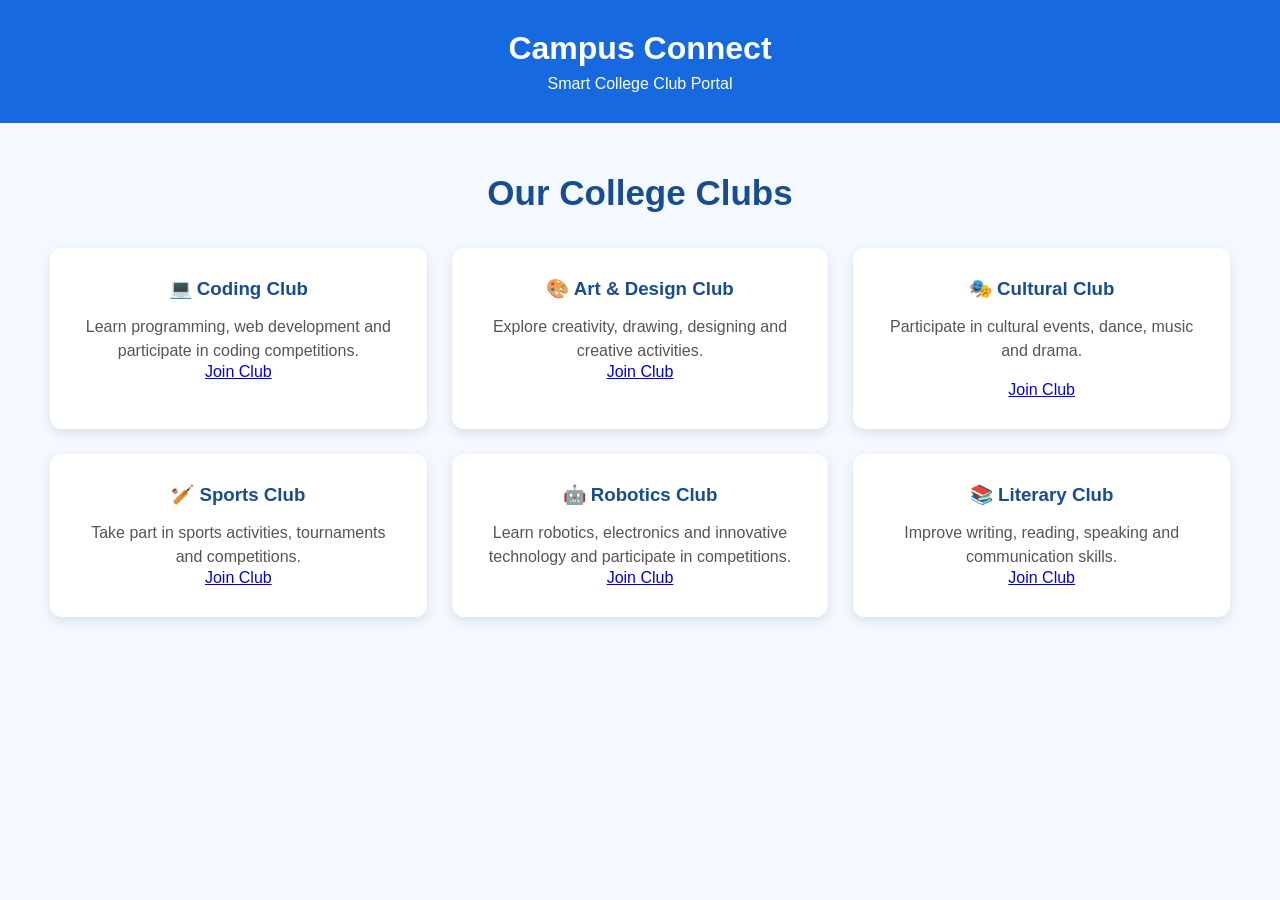
==== clubs.html @ f460e8aa "Add files via upload" ====
<!DOCTYPE html>
<html lang="en">
<head>
    <meta charset="UTF-8">
    <meta name="viewport" content="width=device-width, initial-scale=1.0">

    <title>Clubs - Campus Connect</title>

    <link rel="stylesheet" href="clubs.css">
</head>

<body>

    <header>
        <h1>Campus Connect</h1>
        <p>Smart College Club Portal</p>
    </header>

    <section class="clubs">
        <h2>Our College Clubs</h2>

        <div class="club-container">

            <div class="club-card">
                <h3>💻 Coding Club</h3>
                <p>
                    Learn programming, web development and
                    participate in coding competitions.
                </p>
                 <a href="join-club.html" class="join-btn">Join Club</a>
            </div>

            <div class="club-card">
                <h3>🎨 Art & Design Club</h3>
                <p>
                    Explore creativity, drawing, designing
                    and creative activities.<br>
                </p>
                 <a href="join-club.html" class="join-btn">Join Club</a>
            </div>

            <div class="club-card">
                <h3>🎭 Cultural Club</h3>
                <p>
                    Participate in cultural events,
                    dance, music and drama.
                </p><br>
                <a href="join-club.html" class="join-btn">Join Club</a>
            </div>

            <div class="club-card">
                <h3>🏏 Sports Club</h3>
                <p>
                    Take part in sports activities,
                    tournaments and competitions.
                    <br>
                </p>
                <a href="join-club.html" class="join-btn">Join Club</a>
            </div>

            <div class="club-card">
                <h3>🤖 Robotics Club</h3>
                <p>
                    Learn robotics, electronics and
                    innovative technology  and participate in competitions.
                    <br>
                </p>
                <a href="join-club.html" class="join-btn">Join Club</a>
            </div>

            <div class="club-card">
                <h3>📚 Literary Club</h3>
                <p>
                    Improve writing, reading, speaking
                    and communication skills.
                    <br>
                </p>
                <a href="join-club.html" class="join-btn">Join Club</a>
            </div>

        </div>
    </section>

</body>
</html>
---- clubs.css ----
* {
    margin: 0;
    padding: 0;
    box-sizing: border-box;
}

body {
    font-family: Arial, sans-serif;
    background-color: #f4f8ff;
}

header {
    text-align: center;
    padding: 30px;
    background-color: #1769e0;
    color: white;
}

header h1 {
    font-size: 32px;
}

header p {
    margin-top: 8px;
}

.clubs {
    padding: 50px;
    text-align: center;
}

.clubs h2 {
    font-size: 35px;
    color: #174d91;
    margin-bottom: 35px;
}

.club-container {
    display: grid;
    grid-template-columns: repeat(3, 1fr);
    gap: 25px;
}

.club-card {
    background-color: white;
    padding: 30px;
    border-radius: 12px;
    box-shadow: 0 4px 12px rgba(0, 0, 0, 0.1);
}

.club-card h3 {
    color: #174d91;
    margin-bottom: 15px;
}

.club-card p {
    color: #555;
    line-height: 1.5;
}

.club-card button {
    margin-top: 20px;
    padding: 10px 20px;
    border: none;
    border-radius: 20px;
    background-color: #1769e0;
    color: white;
    cursor: pointer;
}
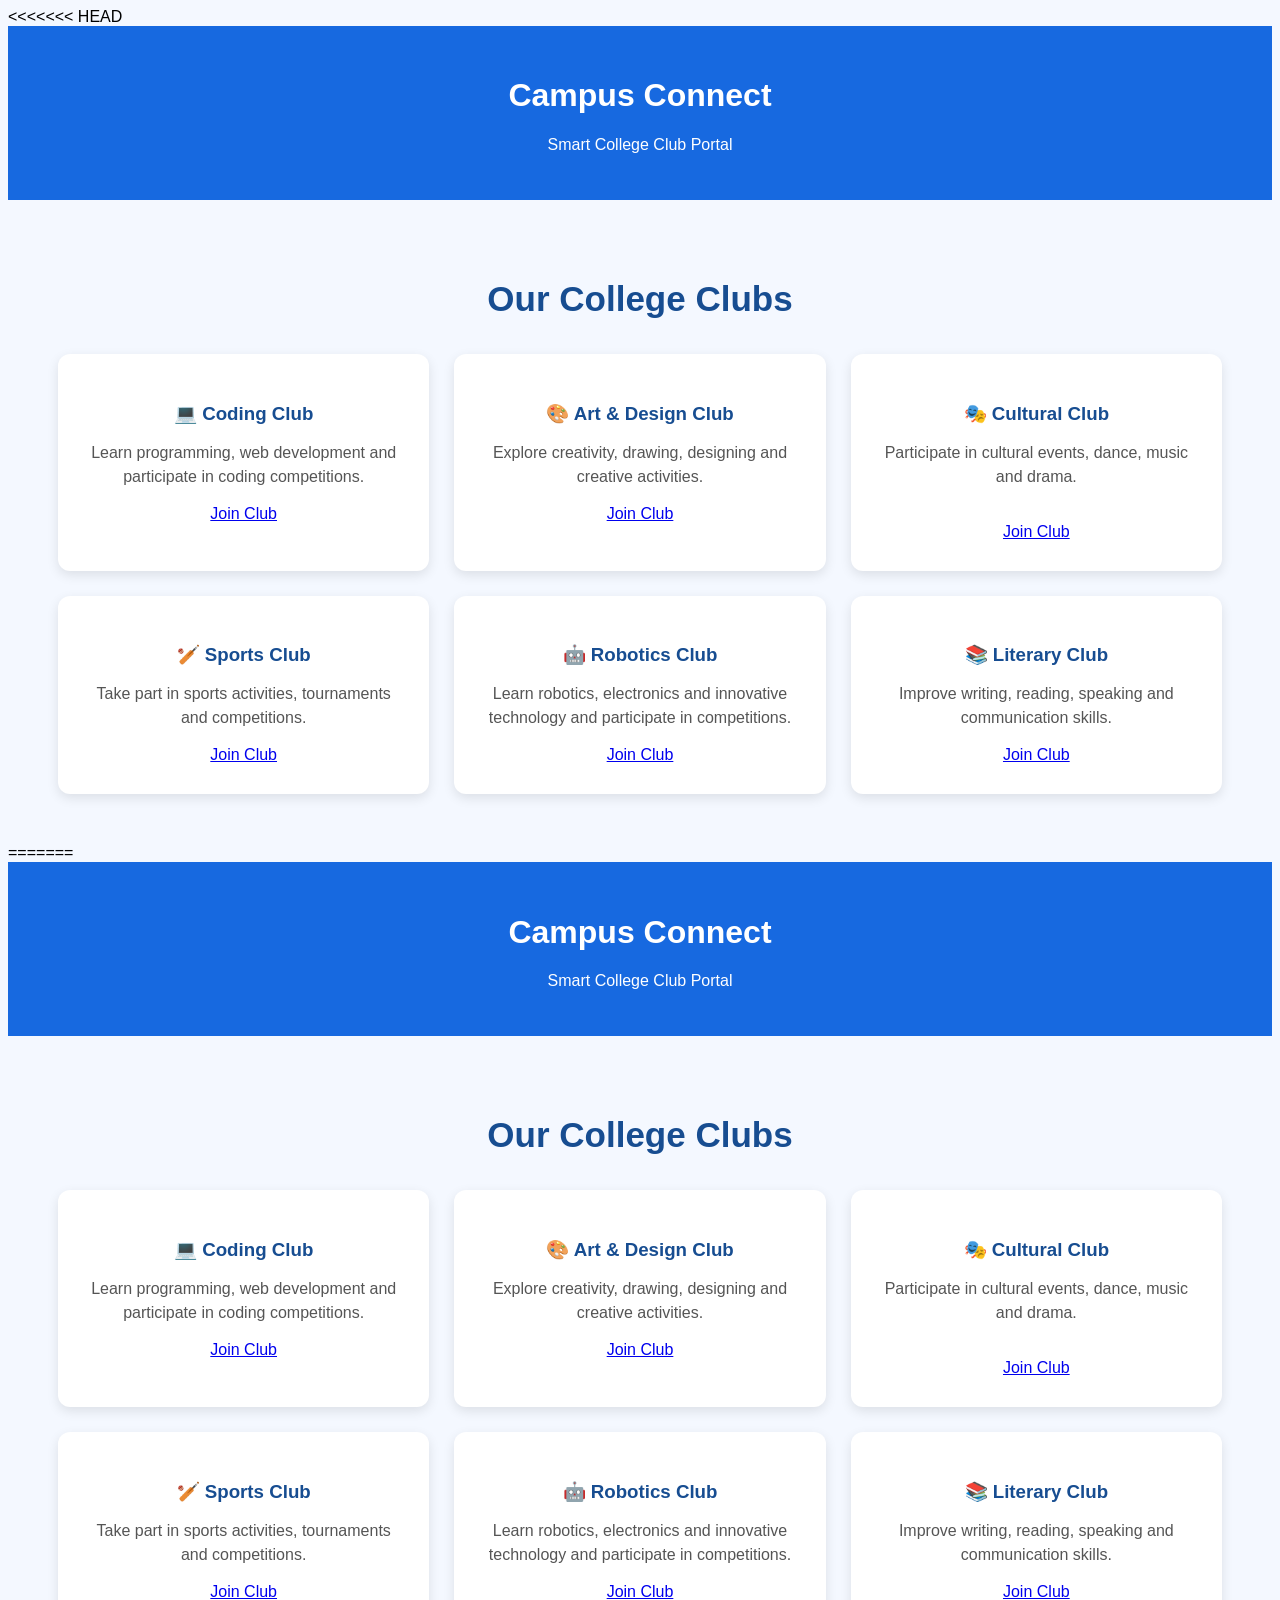
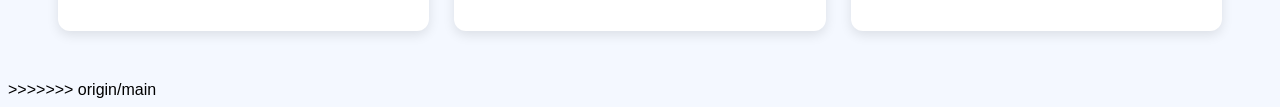
==== commit e59ef1d1: "Resolve merge conflicts" ====
--- a/clubs.html
+++ b/clubs.html
@@ -1,85 +1,172 @@
-<!DOCTYPE html>
-<html lang="en">
-<head>
-    <meta charset="UTF-8">
-    <meta name="viewport" content="width=device-width, initial-scale=1.0">
-
-    <title>Clubs - Campus Connect</title>
-
-    <link rel="stylesheet" href="clubs.css">
-</head>
-
-<body>
-
-    <header>
-        <h1>Campus Connect</h1>
-        <p>Smart College Club Portal</p>
-    </header>
-
-    <section class="clubs">
-        <h2>Our College Clubs</h2>
-
-        <div class="club-container">
-
-            <div class="club-card">
-                <h3>💻 Coding Club</h3>
-                <p>
-                    Learn programming, web development and
-                    participate in coding competitions.
-                </p>
-                 <a href="join-club.html" class="join-btn">Join Club</a>
-            </div>
-
-            <div class="club-card">
-                <h3>🎨 Art & Design Club</h3>
-                <p>
-                    Explore creativity, drawing, designing
-                    and creative activities.<br>
-                </p>
-                 <a href="join-club.html" class="join-btn">Join Club</a>
-            </div>
-
-            <div class="club-card">
-                <h3>🎭 Cultural Club</h3>
-                <p>
-                    Participate in cultural events,
-                    dance, music and drama.
-                </p><br>
-                <a href="join-club.html" class="join-btn">Join Club</a>
-            </div>
-
-            <div class="club-card">
-                <h3>🏏 Sports Club</h3>
-                <p>
-                    Take part in sports activities,
-                    tournaments and competitions.
-                    <br>
-                </p>
-                <a href="join-club.html" class="join-btn">Join Club</a>
-            </div>
-
-            <div class="club-card">
-                <h3>🤖 Robotics Club</h3>
-                <p>
-                    Learn robotics, electronics and
-                    innovative technology  and participate in competitions.
-                    <br>
-                </p>
-                <a href="join-club.html" class="join-btn">Join Club</a>
-            </div>
-
-            <div class="club-card">
-                <h3>📚 Literary Club</h3>
-                <p>
-                    Improve writing, reading, speaking
-                    and communication skills.
-                    <br>
-                </p>
-                <a href="join-club.html" class="join-btn">Join Club</a>
-            </div>
-
-        </div>
-    </section>
-
-</body>
+<<<<<<< HEAD
+<!DOCTYPE html>
+<html lang="en">
+<head>
+    <meta charset="UTF-8">
+    <meta name="viewport" content="width=device-width, initial-scale=1.0">
+
+    <title>Clubs - Campus Connect</title>
+
+    <link rel="stylesheet" href="clubs.css">
+</head>
+
+<body>
+
+    <header>
+        <h1>Campus Connect</h1>
+        <p>Smart College Club Portal</p>
+    </header>
+
+    <section class="clubs">
+        <h2>Our College Clubs</h2>
+
+        <div class="club-container">
+
+            <div class="club-card">
+                <h3>💻 Coding Club</h3>
+                <p>
+                    Learn programming, web development and
+                    participate in coding competitions.
+                </p>
+                 <a href="join-club.html" class="join-btn">Join Club</a>
+            </div>
+
+            <div class="club-card">
+                <h3>🎨 Art & Design Club</h3>
+                <p>
+                    Explore creativity, drawing, designing
+                    and creative activities.<br>
+                </p>
+                 <a href="join-club.html" class="join-btn">Join Club</a>
+            </div>
+
+            <div class="club-card">
+                <h3>🎭 Cultural Club</h3>
+                <p>
+                    Participate in cultural events,
+                    dance, music and drama.
+                </p><br>
+                <a href="join-club.html" class="join-btn">Join Club</a>
+            </div>
+
+            <div class="club-card">
+                <h3>🏏 Sports Club</h3>
+                <p>
+                    Take part in sports activities,
+                    tournaments and competitions.
+                    <br>
+                </p>
+                <a href="join-club.html" class="join-btn">Join Club</a>
+            </div>
+
+            <div class="club-card">
+                <h3>🤖 Robotics Club</h3>
+                <p>
+                    Learn robotics, electronics and
+                    innovative technology  and participate in competitions.
+                    <br>
+                </p>
+                <a href="join-club.html" class="join-btn">Join Club</a>
+            </div>
+
+            <div class="club-card">
+                <h3>📚 Literary Club</h3>
+                <p>
+                    Improve writing, reading, speaking
+                    and communication skills.
+                    <br>
+                </p>
+                <a href="join-club.html" class="join-btn">Join Club</a>
+            </div>
+
+        </div>
+    </section>
+
+</body>
+=======
+<!DOCTYPE html>
+<html lang="en">
+<head>
+    <meta charset="UTF-8">
+    <meta name="viewport" content="width=device-width, initial-scale=1.0">
+
+    <title>Clubs - Campus Connect</title>
+
+    <link rel="stylesheet" href="clubs.css">
+</head>
+
+<body>
+
+    <header>
+        <h1>Campus Connect</h1>
+        <p>Smart College Club Portal</p>
+    </header>
+
+    <section class="clubs">
+        <h2>Our College Clubs</h2>
+
+        <div class="club-container">
+
+            <div class="club-card">
+                <h3>💻 Coding Club</h3>
+                <p>
+                    Learn programming, web development and
+                    participate in coding competitions.
+                </p>
+                 <a href="join-club.html" class="join-btn">Join Club</a>
+            </div>
+
+            <div class="club-card">
+                <h3>🎨 Art & Design Club</h3>
+                <p>
+                    Explore creativity, drawing, designing
+                    and creative activities.<br>
+                </p>
+                 <a href="join-club.html" class="join-btn">Join Club</a>
+            </div>
+
+            <div class="club-card">
+                <h3>🎭 Cultural Club</h3>
+                <p>
+                    Participate in cultural events,
+                    dance, music and drama.
+                </p><br>
+                <a href="join-club.html" class="join-btn">Join Club</a>
+            </div>
+
+            <div class="club-card">
+                <h3>🏏 Sports Club</h3>
+                <p>
+                    Take part in sports activities,
+                    tournaments and competitions.
+                    <br>
+                </p>
+                <a href="join-club.html" class="join-btn">Join Club</a>
+            </div>
+
+            <div class="club-card">
+                <h3>🤖 Robotics Club</h3>
+                <p>
+                    Learn robotics, electronics and
+                    innovative technology  and participate in competitions.
+                    <br>
+                </p>
+                <a href="join-club.html" class="join-btn">Join Club</a>
+            </div>
+
+            <div class="club-card">
+                <h3>📚 Literary Club</h3>
+                <p>
+                    Improve writing, reading, speaking
+                    and communication skills.
+                    <br>
+                </p>
+                <a href="join-club.html" class="join-btn">Join Club</a>
+            </div>
+
+        </div>
+    </section>
+
+</body>
+>>>>>>> origin/main
 </html>
--- a/clubs.css
+++ b/clubs.css
@@ -1,69 +1,140 @@
-* {
-    margin: 0;
-    padding: 0;
-    box-sizing: border-box;
-}
-
-body {
-    font-family: Arial, sans-serif;
-    background-color: #f4f8ff;
-}
-
-header {
-    text-align: center;
-    padding: 30px;
-    background-color: #1769e0;
-    color: white;
-}
-
-header h1 {
-    font-size: 32px;
-}
-
-header p {
-    margin-top: 8px;
-}
-
-.clubs {
-    padding: 50px;
-    text-align: center;
-}
-
-.clubs h2 {
-    font-size: 35px;
-    color: #174d91;
-    margin-bottom: 35px;
-}
-
-.club-container {
-    display: grid;
-    grid-template-columns: repeat(3, 1fr);
-    gap: 25px;
-}
-
-.club-card {
-    background-color: white;
-    padding: 30px;
-    border-radius: 12px;
-    box-shadow: 0 4px 12px rgba(0, 0, 0, 0.1);
-}
-
-.club-card h3 {
-    color: #174d91;
-    margin-bottom: 15px;
-}
-
-.club-card p {
-    color: #555;
-    line-height: 1.5;
-}
-
-.club-card button {
-    margin-top: 20px;
-    padding: 10px 20px;
-    border: none;
-    border-radius: 20px;
-    background-color: #1769e0;
-    color: white;
-    cursor: pointer;
+<<<<<<< HEAD
+* {
+    margin: 0;
+    padding: 0;
+    box-sizing: border-box;
+}
+
+body {
+    font-family: Arial, sans-serif;
+    background-color: #f4f8ff;
+}
+
+header {
+    text-align: center;
+    padding: 30px;
+    background-color: #1769e0;
+    color: white;
+}
+
+header h1 {
+    font-size: 32px;
+}
+
+header p {
+    margin-top: 8px;
+}
+
+.clubs {
+    padding: 50px;
+    text-align: center;
+}
+
+.clubs h2 {
+    font-size: 35px;
+    color: #174d91;
+    margin-bottom: 35px;
+}
+
+.club-container {
+    display: grid;
+    grid-template-columns: repeat(3, 1fr);
+    gap: 25px;
+}
+
+.club-card {
+    background-color: white;
+    padding: 30px;
+    border-radius: 12px;
+    box-shadow: 0 4px 12px rgba(0, 0, 0, 0.1);
+}
+
+.club-card h3 {
+    color: #174d91;
+    margin-bottom: 15px;
+}
+
+.club-card p {
+    color: #555;
+    line-height: 1.5;
+}
+
+.club-card button {
+    margin-top: 20px;
+    padding: 10px 20px;
+    border: none;
+    border-radius: 20px;
+    background-color: #1769e0;
+    color: white;
+    cursor: pointer;
+=======
+* {
+    margin: 0;
+    padding: 0;
+    box-sizing: border-box;
+}
+
+body {
+    font-family: Arial, sans-serif;
+    background-color: #f4f8ff;
+}
+
+header {
+    text-align: center;
+    padding: 30px;
+    background-color: #1769e0;
+    color: white;
+}
+
+header h1 {
+    font-size: 32px;
+}
+
+header p {
+    margin-top: 8px;
+}
+
+.clubs {
+    padding: 50px;
+    text-align: center;
+}
+
+.clubs h2 {
+    font-size: 35px;
+    color: #174d91;
+    margin-bottom: 35px;
+}
+
+.club-container {
+    display: grid;
+    grid-template-columns: repeat(3, 1fr);
+    gap: 25px;
+}
+
+.club-card {
+    background-color: white;
+    padding: 30px;
+    border-radius: 12px;
+    box-shadow: 0 4px 12px rgba(0, 0, 0, 0.1);
+}
+
+.club-card h3 {
+    color: #174d91;
+    margin-bottom: 15px;
+}
+
+.club-card p {
+    color: #555;
+    line-height: 1.5;
+}
+
+.club-card button {
+    margin-top: 20px;
+    padding: 10px 20px;
+    border: none;
+    border-radius: 20px;
+    background-color: #1769e0;
+    color: white;
+    cursor: pointer;
+>>>>>>> origin/main
 }
--- a/clubs.css
+++ b/clubs.css
@@ -1,69 +1,140 @@
-* {
-    margin: 0;
-    padding: 0;
-    box-sizing: border-box;
-}
-
-body {
-    font-family: Arial, sans-serif;
-    background-color: #f4f8ff;
-}
-
-header {
-    text-align: center;
-    padding: 30px;
-    background-color: #1769e0;
-    color: white;
-}
-
-header h1 {
-    font-size: 32px;
-}
-
-header p {
-    margin-top: 8px;
-}
-
-.clubs {
-    padding: 50px;
-    text-align: center;
-}
-
-.clubs h2 {
-    font-size: 35px;
-    color: #174d91;
-    margin-bottom: 35px;
-}
-
-.club-container {
-    display: grid;
-    grid-template-columns: repeat(3, 1fr);
-    gap: 25px;
-}
-
-.club-card {
-    background-color: white;
-    padding: 30px;
-    border-radius: 12px;
-    box-shadow: 0 4px 12px rgba(0, 0, 0, 0.1);
-}
-
-.club-card h3 {
-    color: #174d91;
-    margin-bottom: 15px;
-}
-
-.club-card p {
-    color: #555;
-    line-height: 1.5;
-}
-
-.club-card button {
-    margin-top: 20px;
-    padding: 10px 20px;
-    border: none;
-    border-radius: 20px;
-    background-color: #1769e0;
-    color: white;
-    cursor: pointer;
+<<<<<<< HEAD
+* {
+    margin: 0;
+    padding: 0;
+    box-sizing: border-box;
+}
+
+body {
+    font-family: Arial, sans-serif;
+    background-color: #f4f8ff;
+}
+
+header {
+    text-align: center;
+    padding: 30px;
+    background-color: #1769e0;
+    color: white;
+}
+
+header h1 {
+    font-size: 32px;
+}
+
+header p {
+    margin-top: 8px;
+}
+
+.clubs {
+    padding: 50px;
+    text-align: center;
+}
+
+.clubs h2 {
+    font-size: 35px;
+    color: #174d91;
+    margin-bottom: 35px;
+}
+
+.club-container {
+    display: grid;
+    grid-template-columns: repeat(3, 1fr);
+    gap: 25px;
+}
+
+.club-card {
+    background-color: white;
+    padding: 30px;
+    border-radius: 12px;
+    box-shadow: 0 4px 12px rgba(0, 0, 0, 0.1);
+}
+
+.club-card h3 {
+    color: #174d91;
+    margin-bottom: 15px;
+}
+
+.club-card p {
+    color: #555;
+    line-height: 1.5;
+}
+
+.club-card button {
+    margin-top: 20px;
+    padding: 10px 20px;
+    border: none;
+    border-radius: 20px;
+    background-color: #1769e0;
+    color: white;
+    cursor: pointer;
+=======
+* {
+    margin: 0;
+    padding: 0;
+    box-sizing: border-box;
+}
+
+body {
+    font-family: Arial, sans-serif;
+    background-color: #f4f8ff;
+}
+
+header {
+    text-align: center;
+    padding: 30px;
+    background-color: #1769e0;
+    color: white;
+}
+
+header h1 {
+    font-size: 32px;
+}
+
+header p {
+    margin-top: 8px;
+}
+
+.clubs {
+    padding: 50px;
+    text-align: center;
+}
+
+.clubs h2 {
+    font-size: 35px;
+    color: #174d91;
+    margin-bottom: 35px;
+}
+
+.club-container {
+    display: grid;
+    grid-template-columns: repeat(3, 1fr);
+    gap: 25px;
+}
+
+.club-card {
+    background-color: white;
+    padding: 30px;
+    border-radius: 12px;
+    box-shadow: 0 4px 12px rgba(0, 0, 0, 0.1);
+}
+
+.club-card h3 {
+    color: #174d91;
+    margin-bottom: 15px;
+}
+
+.club-card p {
+    color: #555;
+    line-height: 1.5;
+}
+
+.club-card button {
+    margin-top: 20px;
+    padding: 10px 20px;
+    border: none;
+    border-radius: 20px;
+    background-color: #1769e0;
+    color: white;
+    cursor: pointer;
+>>>>>>> origin/main
 }
